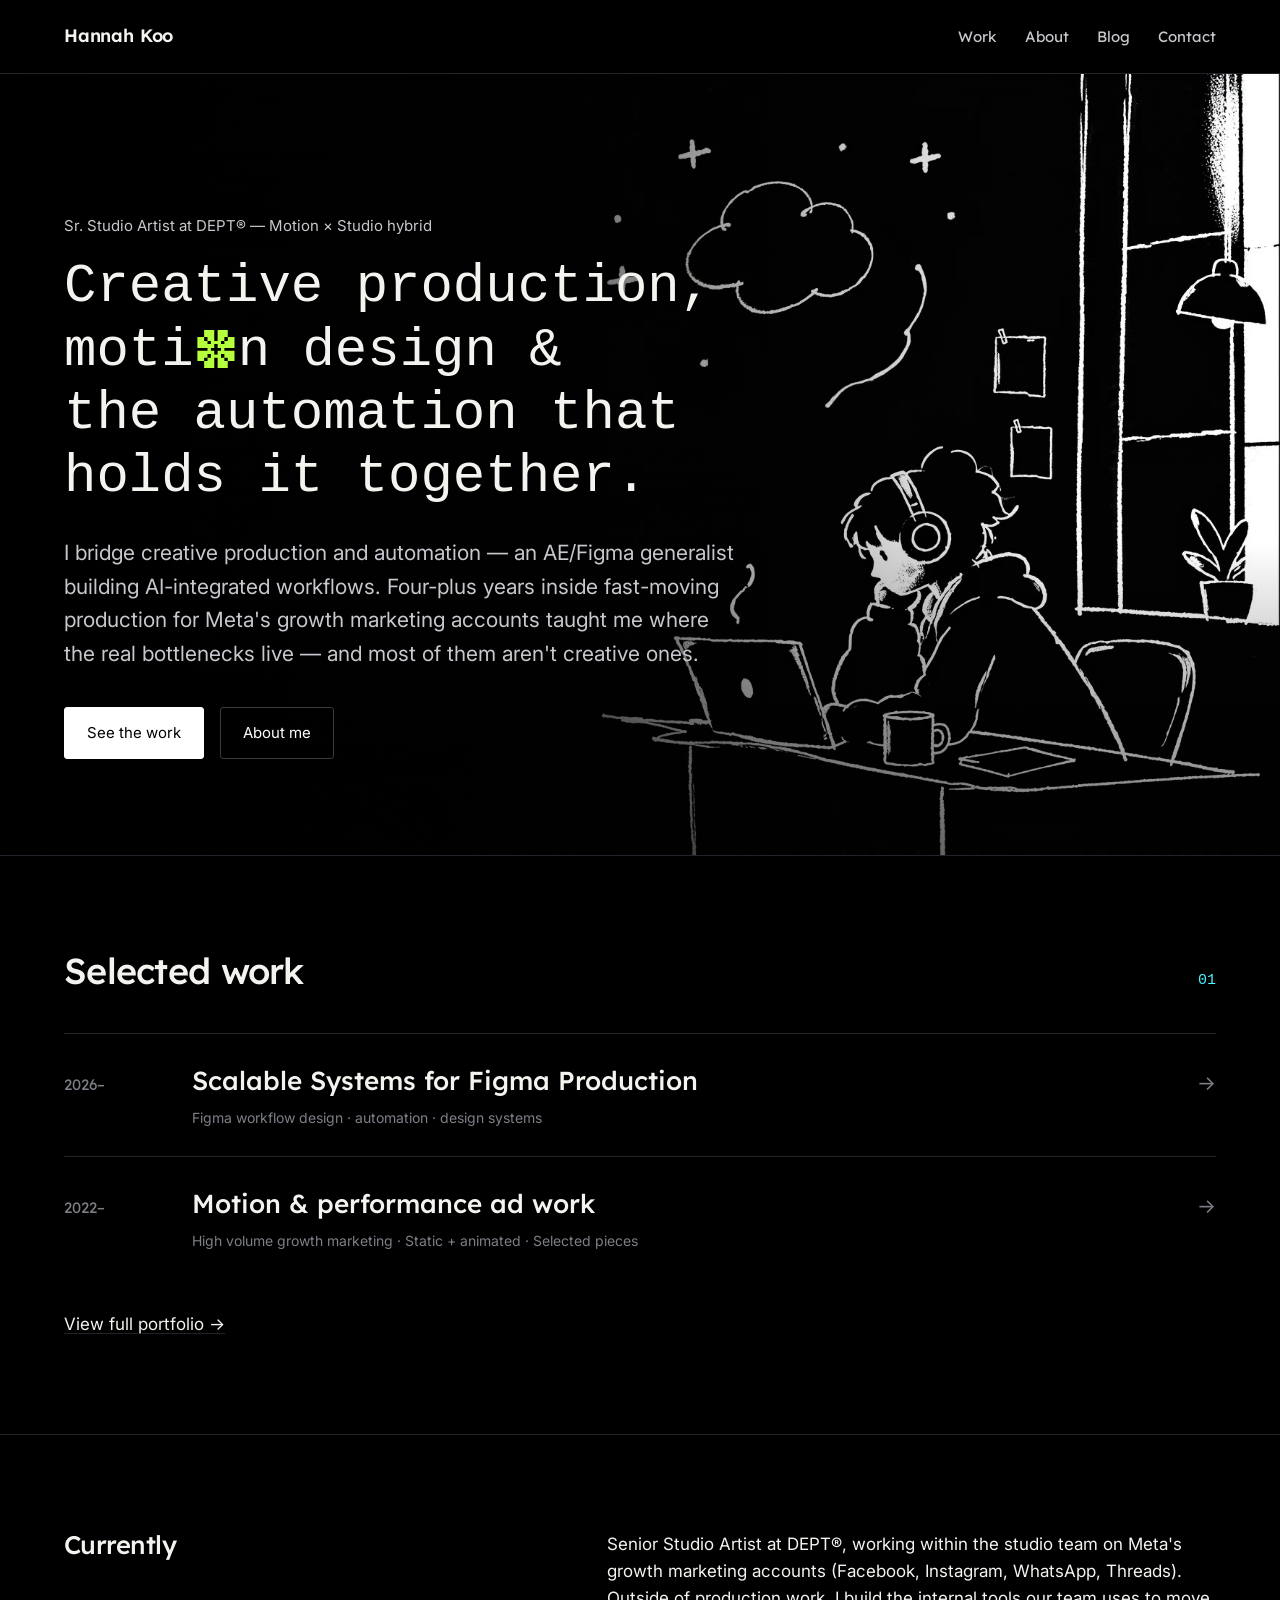
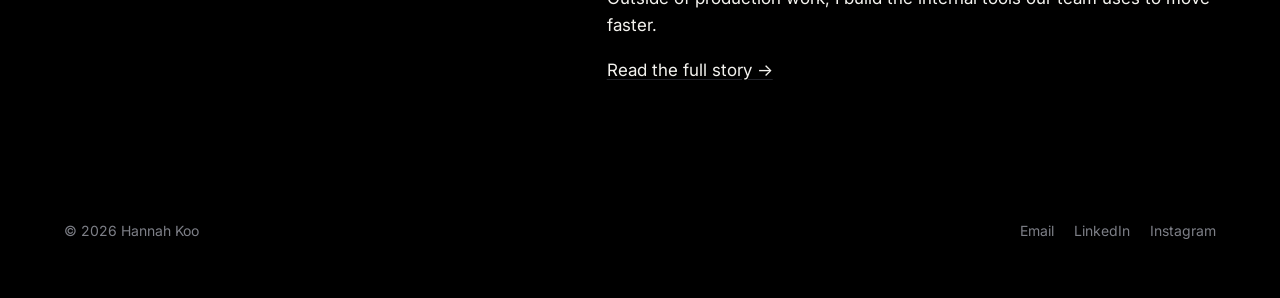
==== index.html @ 0ec835f3 "Update index.html" ====
<!DOCTYPE html>
<html lang="en" class="force-dark">
<head>
<meta charset="UTF-8">
<meta name="viewport" content="width=device-width, initial-scale=1.0">
<title>Hannah Koo — UX &amp; Motion Design</title>
<meta name="description" content="Hannah Koo is a UX and motion designer who builds the tools her team ends up depending on.">
<link rel="preconnect" href="https://fonts.googleapis.com">
<link rel="preconnect" href="https://fonts.gstatic.com" crossorigin>
<link href="https://fonts.googleapis.com/css2?family=Lexend+Deca:wght@500;600&family=Inter:wght@400;500;600&family=Geist+Pixel&family=Yarndings+12&display=swap" rel="stylesheet">
<link rel="stylesheet" href="css/style.css">
</head>
<body>

<nav class="site-nav">
  <a href="index.html" class="nav-mark">Hannah Koo</a>
  <button class="nav-toggle" aria-expanded="false">Menu</button>
  <ul class="nav-links">
    <li><a href="portfolio.html">Work</a></li>
    <li><a href="about.html">About</a></li>
    <li><a href="blog.html">Blog</a></li>
    <li><a href="contact.html">Contact</a></li>
  </ul>
</nav>

<header class="hero hero--video">
  <video class="hero-video" autoplay muted loop playsinline aria-hidden="true" poster="assets/hero-poster.jpg">
    <source src="assets/hero-bg.mp4" type="video/mp4">
  </video>
  <div class="hero-video-scrim"></div>
  <div class="hero-content">
    <div class="hero-eyebrow">Sr. Studio Artist at DEPT® — Motion × Studio hybrid</div>
    <h1 class="hero-headline">Creative production,<br>
      moti<span class="sym sym-2" aria-hidden="true">e</span>n design &<br>
      the automation that<br>
      holds it together.</h1>
    <p class="hero-lede">
      I bridge creative production and automation — an AE/Figma generalist
      building AI-integrated workflows. Four-plus years inside fast-moving
      production for Meta's growth marketing accounts taught me where the real
      bottlenecks live — and most of them aren't creative ones.
    </p>
    <div class="hero-actions">
      <a href="portfolio.html" class="btn btn-primary">See the work</a>
      <a href="about.html" class="btn btn-ghost">About me</a>
    </div>
  </div>
</header>

<section id="featured">
  <div class="section-head">
    <h2>Selected work</h2>
    <span class="section-num">01</span>
  </div>

  <a href="portfolio.html#fluent" class="work-row">
    <span class="work-year">2026–</span>
    <span>
      <span class="work-title">Scalable Systems for Figma Production</span>
      <div class="work-tags">Figma workflow design · automation · design systems</div>
    </span>
    <span class="work-arrow">→</span>
  </a>

  <a href="portfolio.html#motion" class="work-row">
    <span class="work-year">2022–</span>
    <span>
      <span class="work-title">Motion &amp; performance ad work</span>
      <div class="work-tags">High volume growth marketing · Static + animated · Selected pieces</div>
    </span>
    <span class="work-arrow">→</span>
  </a>

  <div style="margin-top: 32px;">
    <a href="portfolio.html" class="text-link">View full portfolio →</a>
  </div>
</section>

<section id="about-teaser">
  <div class="split">
    <h2>Currently</h2>
    <div>
      <p>
        Senior Studio Artist at DEPT®, working within the studio team on
        Meta's growth marketing accounts (Facebook, Instagram, WhatsApp,
        Threads). Outside of production work, I build the internal tools
        our team uses to move faster.
      </p>
      <a href="about.html" class="text-link">Read the full story →</a>
    </div>
  </div>
</section>

<footer class="site-footer">
  <span>© <span id="year"></span> Hannah Koo</span>
  <ul class="footer-links">
    <li><a href="mailto:koo.dsgn@gmail.com">Email</a></li>
    <li><a href="https://linkedin.com/in/hannahkoo" target="_blank" rel="noopener">LinkedIn</a></li>
    <li><a href="https://instagram.com/koo.dsgn" target="_blank" rel="noopener">Instagram</a></li>
  </ul>
</footer>

<script src="js/main.js"></script>
<script>document.getElementById('year').textContent = new Date().getFullYear();</script>
</body>
</html>
---- css/style.css ----
/* ============================================
   Design tokens
   ============================================ */
:root {
  --paper: #F1F0EC;
  --paper-raised: #E8E6DF;
  --ink: #16181D;
  --ink-soft: #4A4C54;
  --muted: #85878E;
  --line: #D3D1C8;
  --accent: #3452FF;
  --accent-soft: #E6EAFF;
  --accent-ink: #101636;

  --font-display: 'Lexend Deca', 'Helvetica Neue', Arial, sans-serif;
  --font-body: 'Inter', 'Helvetica Neue', Arial, sans-serif;

  --measure: 640px;
  --gutter: clamp(24px, 5vw, 72px);

  --ease: cubic-bezier(0.65, 0, 0.35, 1);
}

@media (prefers-color-scheme: dark) {
  :root {
    --paper: #16181D;
    --paper-raised: #1D1F26;
    --ink: #F1F0EC;
    --ink-soft: #C7C8CD;
    --muted: #7D7F87;
    --line: #33353D;
    --accent: #6E85FF;
    --accent-soft: #1C2140;
    --accent-ink: #E6EAFF;
  }
}

/* Force pure-black theme regardless of OS light/dark setting.
   Used on the home page so it blends with the chalk-sketch video. */
html.force-dark {
  --paper: #000000;
  --paper-raised: #0E0F12;
  --ink: #F4F3EF;
  --ink-soft: #C7C8CD;
  --muted: #7D7F87;
  --line: #22232A;
  --accent: #4DF3FF;        /* 시안 네온 액센트 (네비 밑줄/링크호버/선택 등) */
  --accent-soft: #0E2A2E;
  --accent-ink: #000000;
}

html.force-dark .btn-primary {
  background: #FFFFFF;
  color: #000000;
  border-color: #FFFFFF;
}
html.force-dark .btn-primary:hover {
  background: var(--accent);
  color: #000000;
  border-color: var(--accent);
}
html.force-dark .btn-ghost {
  color: #FFFFFF;
  border-color: #3A3B42;
}
html.force-dark .btn-ghost:hover {
  border-color: var(--accent);
  color: var(--accent);
}

/* Page titles echo the home headline's pixel font */
html.force-dark .hero h1 {
  font-family: 'Geist Pixel', 'Courier New', monospace;
  font-weight: 400;
  letter-spacing: 0;
  line-height: 1.16;
}

/* Section counters: pixel + neon, cyberdeck style */
html.force-dark .section-num {
  font-family: 'Geist Pixel', 'Courier New', monospace;
  color: var(--accent);
}

/* Small neon tint on the eyebrow labels for consistency */
html.force-dark .hero-eyebrow { color: var(--ink-soft); }

* { box-sizing: border-box; }

html {
  scroll-behavior: smooth;
}

@media (prefers-reduced-motion: reduce) {
  html { scroll-behavior: auto; }
  *, *::before, *::after {
    animation-duration: 0.01ms !important;
    animation-iteration-count: 1 !important;
    transition-duration: 0.01ms !important;
  }
}

body {
  margin: 0;
  background: var(--paper);
  color: var(--ink);
  font-family: var(--font-body);
  font-size: 17px;
  line-height: 1.6;
  -webkit-font-smoothing: antialiased;
  /* Cute Yarndings cursor. Swap the file for another symbol:
     cursor-smiley.png / cursor-diamond.png / cursor-flower.png
     (path is relative to THIS css file, hence ../assets/)
     To use it only on the black home page, change this line to:
       html.force-dark body { cursor: ... }  */
  cursor: url('../assets/cursor-smiley.png') 13 13, auto;
}

/* Keep the normal hand pointer on clickable things so they still feel clickable */
a, button, .btn, .nav-toggle, .work-row, .lock-close, summary {
  cursor: pointer;
}
/* Text field keeps the normal text caret */
.lock-form input { cursor: text; }

a {
  color: inherit;
}

img { max-width: 100%; display: block; }

::selection {
  background: var(--accent);
  color: var(--paper);
}

:focus-visible {
  outline: 2px solid var(--accent);
  outline-offset: 3px;
}

h1, h2, h3 {
  font-family: var(--font-display);
  font-weight: 500;
  line-height: 1.08;
  letter-spacing: -0.02em;
  margin: 0;
}

p { margin: 0 0 1em; max-width: var(--measure); }

.container {
  max-width: 1120px;
  margin: 0 auto;
  padding: 0 var(--gutter);
}

/* ============================================
   Nav
   ============================================ */
.site-nav {
  position: sticky;
  top: 0;
  z-index: 20;
  display: flex;
  align-items: center;
  justify-content: space-between;
  padding: 22px var(--gutter);
  background: color-mix(in srgb, var(--paper) 88%, transparent);
  backdrop-filter: blur(10px);
  border-bottom: 1px solid var(--line);
}

.nav-mark {
  font-family: var(--font-display);
  font-size: 18px;
  font-weight: 600;
  text-decoration: none;
  letter-spacing: -0.01em;
}

.nav-links {
  display: flex;
  gap: 28px;
  list-style: none;
  margin: 0;
  padding: 0;
}

.nav-links a {
  position: relative;
  text-decoration: none;
  font-family: var(--font-display);
  font-size: 15px;
  color: var(--ink-soft);
  padding-bottom: 4px;
}

.nav-links a::after {
  content: '';
  position: absolute;
  left: 0; right: 0; bottom: -1px;
  height: 2px;
  background: var(--accent);
  transform: scaleX(0);
  transform-origin: left;
  transition: transform 0.35s var(--ease);
}

.nav-links a:hover::after,
.nav-links a[aria-current="page"]::after {
  transform: scaleX(1);
}

.nav-links a[aria-current="page"] {
  color: var(--ink);
}

.nav-toggle {
  display: none;
  background: none;
  border: none;
  color: var(--ink);
  font-family: var(--font-body);
  font-size: 15px;
  cursor: pointer;
}

@media (max-width: 720px) {
  .nav-links {
    position: fixed;
    inset: 66px 0 0 0;
    flex-direction: column;
    gap: 0;
    background: var(--paper);
    padding: 8px var(--gutter) 24px;
    transform: translateY(-8px);
    opacity: 0;
    pointer-events: none;
    transition: opacity 0.25s var(--ease), transform 0.25s var(--ease);
  }
  .nav-links.is-open {
    opacity: 1;
    transform: translateY(0);
    pointer-events: auto;
  }
  .nav-links li {
    border-bottom: 1px solid var(--line);
  }
  .nav-links a {
    display: block;
    padding: 16px 0;
  }
  .nav-toggle { display: block; }
}

/* ============================================
   Hero
   ============================================ */
.hero {
  padding: clamp(64px, 12vw, 140px) var(--gutter) clamp(48px, 8vw, 96px);
  border-bottom: 1px solid var(--line);
}

.hero-eyebrow {
  font-size: 15px;
  color: var(--muted);
  margin-bottom: 18px;
}

/* ---- Video hero (home page only) ---- */
.hero--video {
  position: relative;
  overflow: hidden;
  min-height: min(88vh, 720px);
  display: flex;
  align-items: center;
  border-bottom: 1px solid var(--line);
  background: #000;
}

.hero-video {
  position: absolute;
  inset: 0;
  width: 100%;
  height: 100%;
  object-fit: cover;
  object-position: right center;
  z-index: 0;
}

/* Left-to-right scrim so the headline stays legible over the art,
   and the sketch on the right still reads through. */
.hero-video-scrim {
  position: absolute;
  inset: 0;
  z-index: 1;
  background:
    linear-gradient(90deg, #000 0%, rgba(0,0,0,0.78) 34%, rgba(0,0,0,0.25) 62%, rgba(0,0,0,0) 85%),
    linear-gradient(0deg, rgba(0,0,0,0.55) 0%, rgba(0,0,0,0) 40%);
}

.hero-content {
  position: relative;
  z-index: 2;
  width: 100%;
}

@media (max-width: 760px) {
  /* Stack on phones: video block on top, headline + text below it. */
  .hero--video {
    display: block;
    min-height: 0;
    padding: 0 0 clamp(36px, 9vw, 56px);  /* flush video; gap before next section */
  }
  .hero-video {
    position: relative;        /* back into normal flow, at the top */
    width: 100%;
    height: 50vh;              /* ~half the screen, not full height */
    object-fit: cover;         /* resize/crop to fill (keeps the old behavior) */
    object-position: right center;  /* right-aligned so the illustration stays */
  }
  .hero-video-scrim { display: none; }   /* no overlay when stacked */
  .hero-content {
    padding: 28px var(--gutter) 0;        /* headline sits below the video */
  }
  /* Let the headline use the full width on phones (overrides .hero h1's 16ch).
     Lower this if you want the lines to break sooner. */
  .hero h1.hero-headline { max-width: 100%; }
}

.avatar {
  width: 56px;
  height: 56px;
  border-radius: 50%;
  object-fit: cover;
  margin-bottom: 20px;
  border: 1px solid var(--line);
}

.avatar {
  width: 56px;
  height: 56px;
  border-radius: 50%;
  object-fit: cover;
  margin-bottom: 20px;
  border: 1px solid var(--line);
}

.hero h1 {
  font-size: clamp(20px, 6.4vw, 54px);
  max-width: 16ch;
}

/* Home-page pixel headline with inline Yarndings symbols */
.hero-headline {
  font-family: 'Geist Pixel', 'Courier New', monospace;
  font-weight: 400;
  font-size: 40px;          /* ← 데스크탑 크기 (이 숫자만 바꾸면 됨) */
  line-height: 1.14;
  letter-spacing: 0;
  max-width: none;
}

.hero-headline .sym {
  font-family: 'Yarndings 12', sans-serif;
  font-weight: 400;
  line-height: 1;
  /* nudge so the symbol sits optically on the text baseline */
  display: inline-block;
  transform: translateY(0.06em);
}

.hero-headline .sym-1 { color: #4DF3FF; } /* 형광 하늘색 */
.hero-headline .sym-2 { color: #B6FF3C; } /* 형광 연두 */
.hero-headline .sym-3 { color: #FDFF3A; } /* 형광 노랑 */

/* Standalone smiley (contact "Let's talk.") */
.sym-smiley {
  font-family: 'Yarndings 12', sans-serif;
  font-weight: 400;
  color: #FDFF3A;
  display: inline-block;
  margin-left: 0.12em;
}

/* On wider screens, keep the exact 4-line layout (the <br> breaks only,
   no soft-wrapping). On phones it reflows naturally. */
@media (min-width: 760px) {
  .hero-headline { white-space: nowrap; }
}

/* Mobile headline size — change this one number for phones */
@media (max-width: 760px) {
  .hero-headline { font-size: 28px; }
}

.hero-lede {
  margin-top: 28px;
  font-size: clamp(18px, 2vw, 21px);
  color: var(--ink-soft);
  max-width: 52ch;
}

/* ---- Marquee band (about page title) ---- */
.marquee {
  display: block;
  width: 100%;
  max-width: 52ch;            /* matches the body text width below */
  overflow: hidden;
  background: transparent;    /* 투명 띠 (페이지 블랙이 비침) */
  color: #fff;               /* 흰 글씨 */
  border-radius: 7px;
  /* 1st value = 밴드 위 간격, 3rd value = 밴드↔본문 간격 (이 숫자만 바꾸면 됨) */
  margin: 4px 0 32px;
  padding: 0;
  letter-spacing: 0;
}

/* Gap below the band is controlled solely by .marquee's margin-bottom above */
.marquee + .hero-lede { margin-top: 0; }

.marquee-track {
  display: inline-flex;
  white-space: nowrap;
  animation: marquee-scroll 13s linear infinite;
  will-change: transform;
}

.marquee:hover .marquee-track { animation-play-state: paused; }

.marquee-item {
  font-family: 'Geist Pixel', 'Courier New', monospace;  /* 헤딩(픽셀) 폰트 */
  font-weight: 400;
  font-size: clamp(35px, 3.2vw, 30px);
  line-height: 1;
  padding: 12px 0;
  display: inline-flex;
  align-items: center;
  gap: 12px;
  padding-right: 24px;        /* spacing between repeats */
}

.marquee-item .yd {
  font-family: 'Yarndings 12', sans-serif;
  font-weight: 400;
  transform: translateY(0.04em);
}

@keyframes marquee-scroll {
  to { transform: translateX(-50%); }
}

@media (prefers-reduced-motion: reduce) {
  .marquee-track { animation: none; }
}

.hero-actions {
  margin-top: 36px;
  display: flex;
  gap: 16px;
  flex-wrap: wrap;
}

/* ============================================
   Buttons / links
   ============================================ */
.btn {
  display: inline-flex;
  align-items: center;
  gap: 8px;
  padding: 13px 22px;
  border-radius: 3px;
  font-size: 15px;
  text-decoration: none;
  border: 1px solid var(--ink);
  transition: background 0.2s var(--ease), color 0.2s var(--ease), border-color 0.2s var(--ease);
}

.btn-primary {
  background: var(--ink);
  color: var(--paper);
}
.btn-primary:hover {
  background: var(--accent);
  border-color: var(--accent);
}

.btn-ghost {
  background: transparent;
  color: var(--ink);
  border-color: var(--line);
}
.btn-ghost:hover {
  border-color: var(--ink);
}

.text-link {
  color: var(--ink);
  text-decoration: underline;
  text-decoration-color: var(--line);
  text-underline-offset: 3px;
  transition: text-decoration-color 0.2s var(--ease);
}
.text-link:hover {
  text-decoration-color: var(--accent);
}

/* ============================================
   Sections
   ============================================ */
section {
  padding: clamp(56px, 9vw, 96px) var(--gutter);
  border-bottom: 1px solid var(--line);
}

section:last-of-type { border-bottom: none; }

.section-head {
  display: flex;
  justify-content: space-between;
  align-items: baseline;
  gap: 24px;
  margin-bottom: 40px;
  flex-wrap: wrap;
}

.section-head h2 {
  font-size: clamp(26px, 3.2vw, 36px);
}

.section-num {
  font-family: var(--font-display);
  font-variant-numeric: tabular-nums;
  color: var(--muted);
  font-size: 15px;
}

/* ============================================
   Work list (asymmetric rows, not cards)
   ============================================ */
.work-row {
  display: grid;
  grid-template-columns: 100px 1fr auto;
  gap: 28px;
  align-items: baseline;
  padding: 26px 0;
  border-top: 1px solid var(--line);
  text-decoration: none;
  color: inherit;
  transition: padding-left 0.25s var(--ease);
}

.work-row:hover { padding-left: 8px; }

.work-row:last-child { border-bottom: 1px solid var(--line); }

.work-year {
  font-family: var(--font-display);
  font-variant-numeric: tabular-nums;
  color: var(--muted);
  font-size: 15px;
}

.work-title {
  font-family: var(--font-display);
  font-size: clamp(20px, 2.4vw, 26px);
  font-weight: 500;
}

.work-tags {
  font-size: 14px;
  color: var(--muted);
  margin-top: 6px;
}

.work-arrow {
  color: var(--muted);
  font-size: 20px;
  transition: transform 0.25s var(--ease), color 0.25s var(--ease);
}

.work-row:hover .work-arrow {
  transform: translateX(4px);
  color: var(--accent);
}

/* ============================================
   Two-col layout (about page)
   ============================================ */
.split {
  display: grid;
  grid-template-columns: 1.1fr 1.4fr;
  gap: var(--gutter);
}

@media (max-width: 800px) {
  .split { grid-template-columns: 1fr; }
}

.timeline-item {
  display: grid;
  grid-template-columns: 96px 1fr;
  gap: 20px;
  padding: 20px 0;
  border-top: 1px solid var(--line);
}
.timeline-item:last-child { border-bottom: 1px solid var(--line); }

.timeline-date {
  font-family: var(--font-display);
  font-variant-numeric: tabular-nums;
  font-size: 14px;
  color: var(--muted);
}

.timeline-role {
  font-weight: 600;
  margin-bottom: 4px;
}

.skill-list {
  display: flex;
  flex-wrap: wrap;
  gap: 8px;
  padding: 0;
  margin: 8px 0 0;
  list-style: none;
}

.skill-list li {
  font-size: 14px;
  padding: 6px 12px;
  border: 1px solid var(--line);
  border-radius: 3px;
  color: var(--ink-soft);
}

/* ============================================
   Contact
   ============================================ */
.contact-grid {
  display: grid;
  grid-template-columns: repeat(auto-fit, minmax(220px, 1fr));
  gap: 32px;
  margin-top: 12px;
}

.contact-item dt {
  font-size: 14px;
  color: var(--muted);
  margin-bottom: 6px;
}
.contact-item dd {
  margin: 0;
  font-family: var(--font-display);
  font-size: 20px;
}

/* ============================================
   Blog list
   ============================================ */
.post-row {
  padding: 24px 0;
  border-top: 1px solid var(--line);
  text-decoration: none;
  color: inherit;
  display: block;
}
.post-row:last-child { border-bottom: 1px solid var(--line); }

.post-date {
  font-size: 14px;
  color: var(--muted);
  margin-bottom: 6px;
}

.post-title {
  font-family: var(--font-display);
  font-size: clamp(19px, 2.2vw, 23px);
}

.post-excerpt {
  color: var(--ink-soft);
  margin-top: 8px;
  font-size: 15px;
}

/* Blog list card with a looping video thumbnail */
.post-row--media {
  display: grid;
  grid-template-columns: 280px 1fr;
  gap: 28px;
  align-items: center;
}
.post-thumb {
  overflow: hidden;
  border-radius: 7px;
  aspect-ratio: 16 / 9;
  background: var(--paper-raised);
}
.post-thumb video,
.post-thumb img {
  width: 100%;
  height: 100%;
  object-fit: cover;
  display: block;
  transition: transform 0.4s var(--ease);
}
.post-row--media:hover .post-thumb video,
.post-row--media:hover .post-thumb img { transform: scale(1.04); }

@media (max-width: 640px) {
  .post-row--media {
    grid-template-columns: 1fr;
    gap: 14px;
  }
}

/* ---- Blog post (article page) ---- */
.post-dek {
  font-style: italic;
  color: var(--muted);
  font-size: clamp(16px, 2vw, 19px);
  margin-top: 14px;
  max-width: var(--measure);
}

/* Blog post hero: the GITS clip behind the title as an eye-catcher */
.hero--post {
  min-height: clamp(300px, 48vh, 440px);
  padding-top: 0;
  padding-bottom: 0;
}
.hero--post .hero-video { object-position: center; }
.hero--post .hero-video-scrim {
  background: linear-gradient(0deg, rgba(0,0,0,0.92) 0%, rgba(0,0,0,0.55) 55%, rgba(0,0,0,0.5) 100%);
}
.hero--post .post-dek { color: #DADBDF; }

@media (max-width: 760px) {
  /* Shorter video banner on phones; title stacks below it */
  .hero--post { min-height: 0; }
  .hero--post .hero-video { height: 34vh; object-position: center; }
}

.post-lead {
  margin: 0 0 clamp(28px, 5vw, 44px);
  padding: 0 var(--gutter);
}
.post-lead video,
.post-lead img {
  width: 100%;
  max-width: 820px;
  border-radius: 8px;
  display: block;
  border: 1px solid var(--line);
}

/* Figures inside the article body */
.post-article figure {
  margin: clamp(22px, 4vw, 34px) 0;
}
.post-article > figure { max-width: 820px; }
.post-article figure img,
.post-article figure video {
  width: 100%;
  border-radius: 8px;
  border: 1px solid var(--line);
  display: block;
}
.post-article > figure.post-figure--portrait { max-width: 300px; }
.post-article figcaption {
  color: var(--muted);
  font-size: 13px;
  margin-top: 8px;
}

/* Portfolio highlight reel (e.g. FLUENT) */
.reel {
  margin: 0 0 clamp(32px, 5vw, 48px);
  max-width: 960px;
}
.reel video {
  width: 100%;
  border-radius: 8px;
  border: 1px solid var(--line);
  display: block;
}
.reel figcaption,
.media-wide figcaption {
  margin-top: 12px;
  font-size: 14px;
  color: var(--muted);
  font-family: var(--font-display);
}

/* ============================================
   Case study (portfolio #fluent)
   ============================================ */
.case-dek {
  max-width: 760px;
  font-size: clamp(18px, 2.2vw, 22px);
  line-height: 1.45;
  color: var(--ink);
  margin: clamp(20px, 3vw, 28px) 0 10px;
}
.case > .mono-note { margin: 0 0 clamp(28px, 4vw, 40px); }

.case-block {
  margin: 0 0 clamp(46px, 7vw, 74px);
}
.case-block h3 {
  font-size: clamp(22px, 3vw, 30px);
  line-height: 1.2;
  letter-spacing: -0.01em;
  color: var(--ink);
  margin: 0 0 0.6em;
  max-width: 24ch;
}
.case-block > p {
  max-width: 680px;
  font-size: 17px;
  line-height: 1.65;
  color: var(--ink-soft);
  margin: 0 0 1em;
}

/* Impact stat row */
.stat-row {
  list-style: none;
  padding: 0;
  margin: 0 0 clamp(40px, 6vw, 64px);
  display: grid;
  grid-template-columns: repeat(3, 1fr);
  gap: 1px;
  background: var(--line);
  border: 1px solid var(--line);
  border-radius: 10px;
  overflow: hidden;
}
.stat-row li {
  background: var(--paper-raised);
  padding: 28px 24px 26px;
  display: flex;
  flex-direction: column;
  gap: 10px;
}
.stat-num {
  font-family: 'Inter Tight', 'Inter', sans-serif;
  font-weight: 800;
  font-size: clamp(38px, 5.5vw, 56px);
  line-height: 1;
  letter-spacing: -0.02em;
  color: var(--accent);
}
.stat-label {
  font-size: 14px;
  line-height: 1.5;
  color: var(--ink-soft);
}

/* Before / after bars */
.ba {
  max-width: 680px;
  margin: 0 0 1.4em;
  display: flex;
  flex-direction: column;
  gap: 14px;
}
.ba-item {
  display: grid;
  grid-template-columns: 64px 1fr 72px;
  align-items: center;
  gap: 14px;
}
.ba-tag {
  font-family: var(--font-display);
  font-size: 12px;
  letter-spacing: 0.08em;
  text-transform: uppercase;
  color: var(--muted);
}
.ba-bar {
  height: 14px;
  background: var(--paper-raised);
  border: 1px solid var(--line);
  border-radius: 7px;
  overflow: hidden;
}
.ba-fill {
  display: block;
  height: 100%;
  border-radius: 7px;
}
.ba-fill--before { width: 100%; background: var(--muted); }
.ba-fill--after  { width: 8%;   background: var(--accent); }
.ba-val {
  font-family: 'Inter Tight', 'Inter', sans-serif;
  font-weight: 700;
  font-size: 15px;
  color: var(--ink);
  text-align: right;
}

/* Module cards */
.modules {
  list-style: none;
  padding: 0;
  margin: 24px 0 1.4em;
  display: grid;
  grid-template-columns: repeat(2, 1fr);
  gap: 1px;
  background: var(--line);
  border: 1px solid var(--line);
  border-radius: 10px;
  overflow: hidden;
}
.modules li {
  background: var(--paper-raised);
  padding: 24px 22px 22px;
}
.mod-num {
  font-family: 'Geist Pixel', 'Courier New', monospace;
  font-size: 13px;
  color: var(--accent);
}
.modules h4 {
  font-size: 17px;
  color: var(--ink);
  margin: 8px 0 4px;
  letter-spacing: -0.01em;
}
.mod-type {
  font-family: var(--font-display);
  font-size: 12px;
  letter-spacing: 0.02em;
  color: var(--accent);
  margin: 0 0 8px !important;
}
.modules p {
  font-size: 14px;
  line-height: 1.55;
  color: var(--ink-soft);
  margin: 0;
  max-width: none;
}

/* Why-it-compounds list */
.why {
  list-style: none;
  padding: 0;
  margin: 0;
  max-width: 680px;
  display: flex;
  flex-direction: column;
  gap: 16px;
}
.why li {
  font-size: 16px;
  line-height: 1.6;
  color: var(--ink-soft);
  padding-left: 18px;
  border-left: 2px solid var(--accent);
}
.why strong { color: var(--ink); font-weight: 600; }

@media (max-width: 680px) {
  .stat-row { grid-template-columns: 1fr; }
  .modules { grid-template-columns: 1fr; }
  .ba-item { grid-template-columns: 52px 1fr 64px; gap: 10px; }
}

/* Teaser (portfolio.html) — 20% smaller reel + more button */
.reel--sm { max-width: 768px; }
.reel-link { display: block; cursor: pointer; line-height: 0; }
.reel-link video { transition: opacity 0.2s ease; }
.reel-link:hover video { opacity: 0.88; }
.case-more {
  display: inline-flex;
  align-items: center;
  margin-top: 24px;
}
.case--teaser { margin-bottom: 0; padding-bottom: clamp(32px, 5vw, 56px); }
#motion { padding-top: clamp(32px, 5vw, 56px); }

/* Full case page: back link + headline/about header */
.back-link {
  color: var(--muted);
  text-decoration: none;
  font-family: var(--font-display);
}
.back-link:hover { color: var(--accent); }

.case-header {
  display: grid;
  grid-template-columns: 1fr 1fr;
  gap: clamp(28px, 5vw, 64px);
  align-items: start;
  margin: clamp(32px, 5vw, 56px) 0 clamp(44px, 7vw, 72px);
  padding-top: clamp(28px, 4vw, 44px);
  border-top: 1px solid var(--line);
}
.case-headline {
  font-family: 'Inter Tight', 'Inter', sans-serif;
  font-weight: 800;
  font-size: clamp(40px, 7vw, 76px);
  line-height: 1.0;
  letter-spacing: -0.03em;
  text-transform: uppercase;
  color: var(--ink);
  margin: 0;
}
.about-system h3 {
  font-size: 15px;
  font-family: var(--font-display);
  letter-spacing: 0.06em;
  text-transform: uppercase;
  color: var(--accent);
  margin: 0 0 14px;
}
.about-system p {
  font-size: 16px;
  line-height: 1.65;
  color: var(--ink-soft);
  margin: 0 0 1em;
  max-width: none;
}
@media (max-width: 760px) {
  .case-header { grid-template-columns: 1fr; }
}

/* Motion — platform tiles */
.platform-grid {
  display: grid;
  grid-template-columns: repeat(4, 1fr);
  gap: 20px;
}
.platform-tile {
  position: relative;
  aspect-ratio: 9 / 16;
  border: 1px solid var(--line);
  border-radius: 12px;
  overflow: hidden;
  display: block;
  background: #000;
  transition: transform 0.2s ease, border-color 0.2s ease;
}
.platform-tile:hover {
  transform: translateY(-3px);
  border-color: var(--accent);
}
.tile-video {
  position: absolute;
  inset: 0;
  width: 100%;
  height: 100%;
  object-fit: cover;
  display: block;
}
.tile-overlay {
  position: absolute;
  inset: 0;
  background: rgba(0, 0, 0, 0.85);
  transition: background 0.3s ease;
}
.platform-tile:hover .tile-overlay {
  background: rgba(0, 0, 0, 0.5);
}
.tile-logo {
  position: absolute;
  top: 50%;
  left: 50%;
  transform: translate(-50%, -50%);
  width: 29%;
  height: auto;
  display: block;
}
.platform-tile--etc .tile-logo {
  width: 48%;
}
@media (max-width: 720px) {
  .platform-grid { grid-template-columns: repeat(2, 1fr); gap: 16px; }
}

/* ============================================
   Platform case pages (work-fb / ig / wa / etc)
   ============================================ */
.pcase-head {
  padding: clamp(48px, 9vw, 104px) var(--gutter) 0;
}
.pcase-head-inner {
  display: grid;
  grid-template-columns: 1.1fr 0.9fr;
  gap: clamp(32px, 6vw, 80px);
  align-items: start;
}
.pcase-kicker {
  font-family: var(--font-display);
  font-size: 13px;
  letter-spacing: 0.16em;
  text-transform: uppercase;
  color: var(--muted);
  margin-bottom: 18px;
}
.pcase-title {
  font-family: 'Inter Tight', 'Inter', sans-serif;
  font-weight: 800;
  font-size: clamp(40px, 7.5vw, 88px);
  line-height: 0.95;
  letter-spacing: -0.035em;
  color: var(--ink);
  margin: 0;
}
.pcase-subtitle {
  font-family: 'Inter Tight', 'Inter', sans-serif;
  font-weight: 800;
  font-size: clamp(26px, 4.6vw, 52px);
  line-height: 1.0;
  letter-spacing: -0.02em;
  color: var(--ink);
  margin: 6px 0 0;
}
.pcase-intro {
  font-size: 16px;
  line-height: 1.7;
  color: var(--ink-soft);
  margin: 0;
  padding-top: 10px;
}
@media (max-width: 768px) {
  .pcase-head-inner { grid-template-columns: 1fr; gap: 24px; }
  .pcase-intro { padding-top: 0; }
}
section.pcase { border-bottom: none; }
.media-wide {
  margin: 0;
}
.hero-wrap { position: relative; }
.hero-sound {
  position: absolute;
  bottom: 16px;
  right: 16px;
  width: 44px;
  height: 44px;
  border-radius: 50%;
  background: rgba(0, 0, 0, 0.5);
  border: 1px solid rgba(255, 255, 255, 0.25);
  color: #fff;
  font-size: 16px;
  line-height: 1;
  cursor: pointer;
  display: flex;
  align-items: center;
  justify-content: center;
  backdrop-filter: blur(4px);
  transition: background 0.15s ease;
}
.hero-sound:hover { background: rgba(0, 0, 0, 0.72); }
.media-wide video,
.media-wide img {
  width: 100%;
  aspect-ratio: 16 / 9;
  object-fit: cover;
  display: block;
  border: 1px solid var(--line);
  border-radius: 10px;
  background: var(--paper-raised);
}
.section-label {
  font-family: 'Inter Tight', 'Inter', sans-serif;
  font-weight: 800;
  font-size: clamp(40px, 7.5vw, 88px);
  letter-spacing: -0.03em;
  line-height: 0.95;
  text-transform: uppercase;
  color: var(--ink);
  margin: clamp(48px, 8vw, 92px) 0 clamp(22px, 3vw, 30px);
}
.motion-grid {
  display: grid;
  grid-template-columns: repeat(3, 1fr);
  gap: 20px;
  margin: 0;
}
.motion-grid video,
.motion-grid img {
  width: 100%;
  aspect-ratio: 9 / 16;
  object-fit: cover;
  display: block;
  border: 1px solid var(--line);
  border-radius: 10px;
  background: var(--paper-raised);
}
@media (max-width: 720px) {
  .motion-grid { grid-template-columns: 1fr; max-width: 420px; }
}

/* Prev / next page nav */
.page-nav {
  display: flex;
  justify-content: space-between;
  align-items: center;
  gap: 20px;
  padding: clamp(28px, 4vw, 44px) var(--gutter);
  border-top: 1px solid var(--line);
  margin-top: clamp(40px, 7vw, 80px);
}
.page-nav a {
  font-family: 'Inter Tight', 'Inter', sans-serif;
  font-weight: 700;
  font-size: clamp(16px, 2.2vw, 22px);
  letter-spacing: -0.01em;
  color: var(--muted);
  text-decoration: none;
  transition: color 0.15s ease;
}
.page-nav a:hover { color: var(--accent); }

.post-article {
  padding: 0 var(--gutter) clamp(56px, 9vw, 96px);
}
.post-article > * { max-width: var(--measure); }
.post-article p {
  font-size: 18px;
  line-height: 1.7;
  color: var(--ink-soft);
  margin: 0 0 1.3em;
}
.post-article h2 {
  font-size: clamp(21px, 2.6vw, 26px);
  color: var(--ink);
  margin: 1.9em 0 0.7em;
  letter-spacing: -0.01em;
}

/* ============================================
   Footer
   ============================================ */
.site-footer {
  padding: 40px var(--gutter) 56px;
  display: flex;
  justify-content: space-between;
  align-items: center;
  gap: 16px;
  flex-wrap: wrap;
  color: var(--muted);
  font-size: 14px;
}

.footer-links {
  display: flex;
  gap: 20px;
  list-style: none;
  padding: 0;
  margin: 0;
}
.footer-links a {
  color: var(--muted);
  text-decoration: none;
}
.footer-links a:hover { color: var(--ink); }

/* ============================================
   Utilities
   ============================================ */
.mono-note {
  font-family: var(--font-display);
  font-size: 13px;
  color: var(--muted);
}

/* ============================================
   Password lock (portfolio.html)
   ============================================ */
body.has-lock:not(.is-unlocked) {
  overflow: hidden;
}

.lock-screen {
  display: none;
  position: fixed;
  inset: 0;
  z-index: 100;
  align-items: center;
  justify-content: center;
  padding: var(--gutter);
  background: var(--paper);
}

body.has-lock:not(.is-unlocked) .lock-screen {
  display: flex;
}

.lock-box {
  max-width: 360px;
  width: 100%;
  text-align: left;
  position: relative;
  padding-top: 40px;
}

.lock-close {
  position: absolute;
  top: 0;
  right: 0;
  width: 32px;
  height: 32px;
  display: flex;
  align-items: center;
  justify-content: center;
  border: none;
  background: none;
  color: var(--muted);
  font-size: 20px;
  line-height: 1;
  cursor: pointer;
  border-radius: 50%;
  transition: background 0.2s var(--ease), color 0.2s var(--ease);
}

.lock-close:hover {
  background: var(--paper-raised);
  color: var(--ink);
}

.lock-box h1 {
  font-size: 28px;
  margin-bottom: 12px;
}

.lock-box p {
  color: var(--ink-soft);
  font-size: 15px;
  margin-bottom: 24px;
}

.lock-form {
  display: flex;
  gap: 10px;
}

.lock-form input {
  flex: 1;
  padding: 12px 14px;
  border: 1px solid var(--line);
  border-radius: 3px;
  background: var(--paper);
  color: var(--ink);
  font-family: var(--font-body);
  font-size: 15px;
}

.lock-form input:focus {
  outline: 2px solid var(--accent);
  outline-offset: 2px;
}

.lock-error {
  margin-top: 12px;
  font-size: 14px;
  color: #C0392B;
  min-height: 1.4em;
}
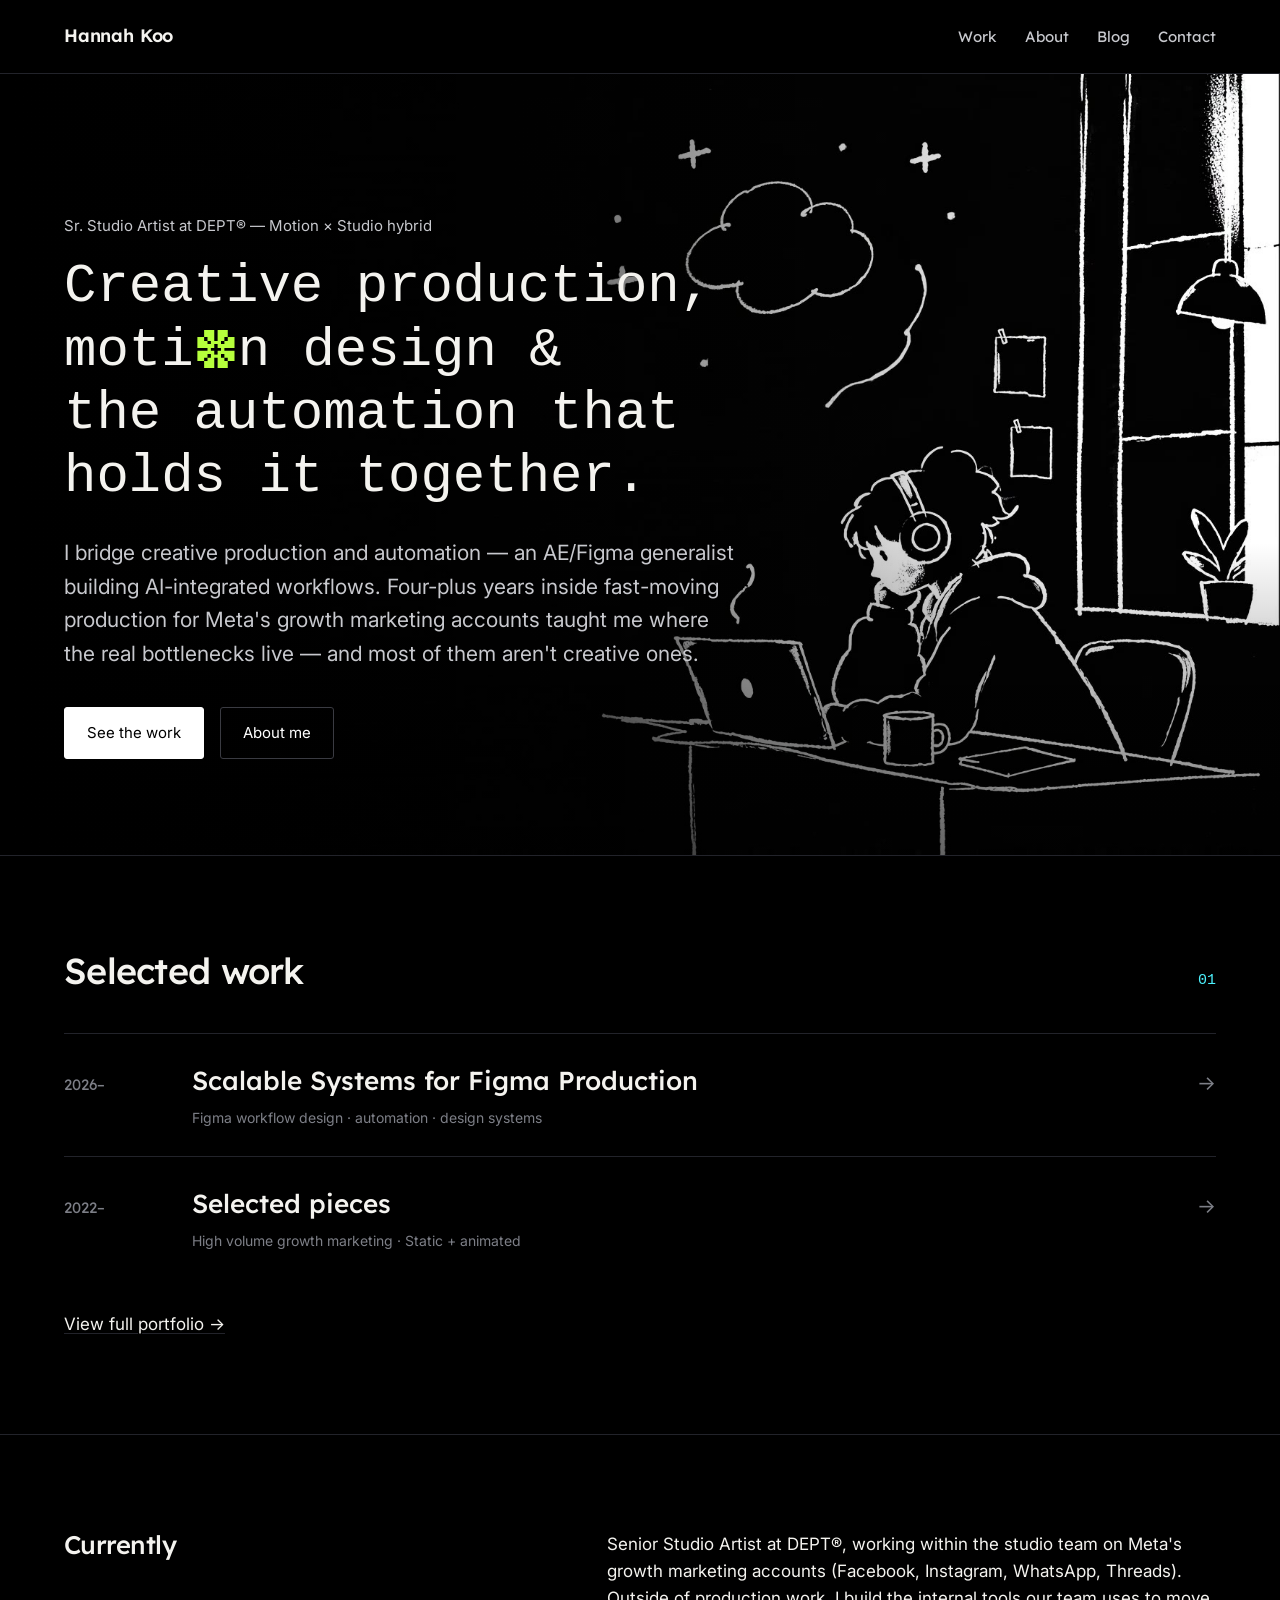
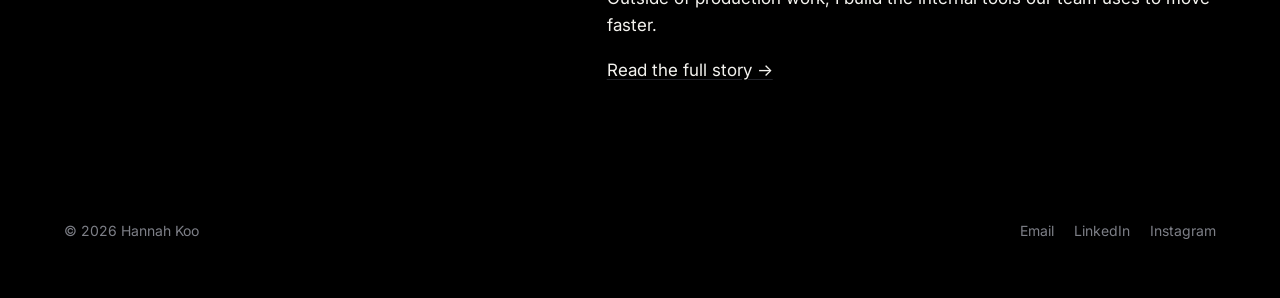
==== commit 5017753e: "Update index.html" ====
--- a/index.html
+++ b/index.html
@@ -65,8 +65,8 @@
   <a href="portfolio.html#motion" class="work-row">
     <span class="work-year">2022–</span>
     <span>
-      <span class="work-title">Motion &amp; performance ad work</span>
-      <div class="work-tags">High volume growth marketing · Static + animated · Selected pieces</div>
+      <span class="work-title">Selected pieces</span>
+      <div class="work-tags">High volume growth marketing · Static + animated</div>
     </span>
     <span class="work-arrow">→</span>
   </a>
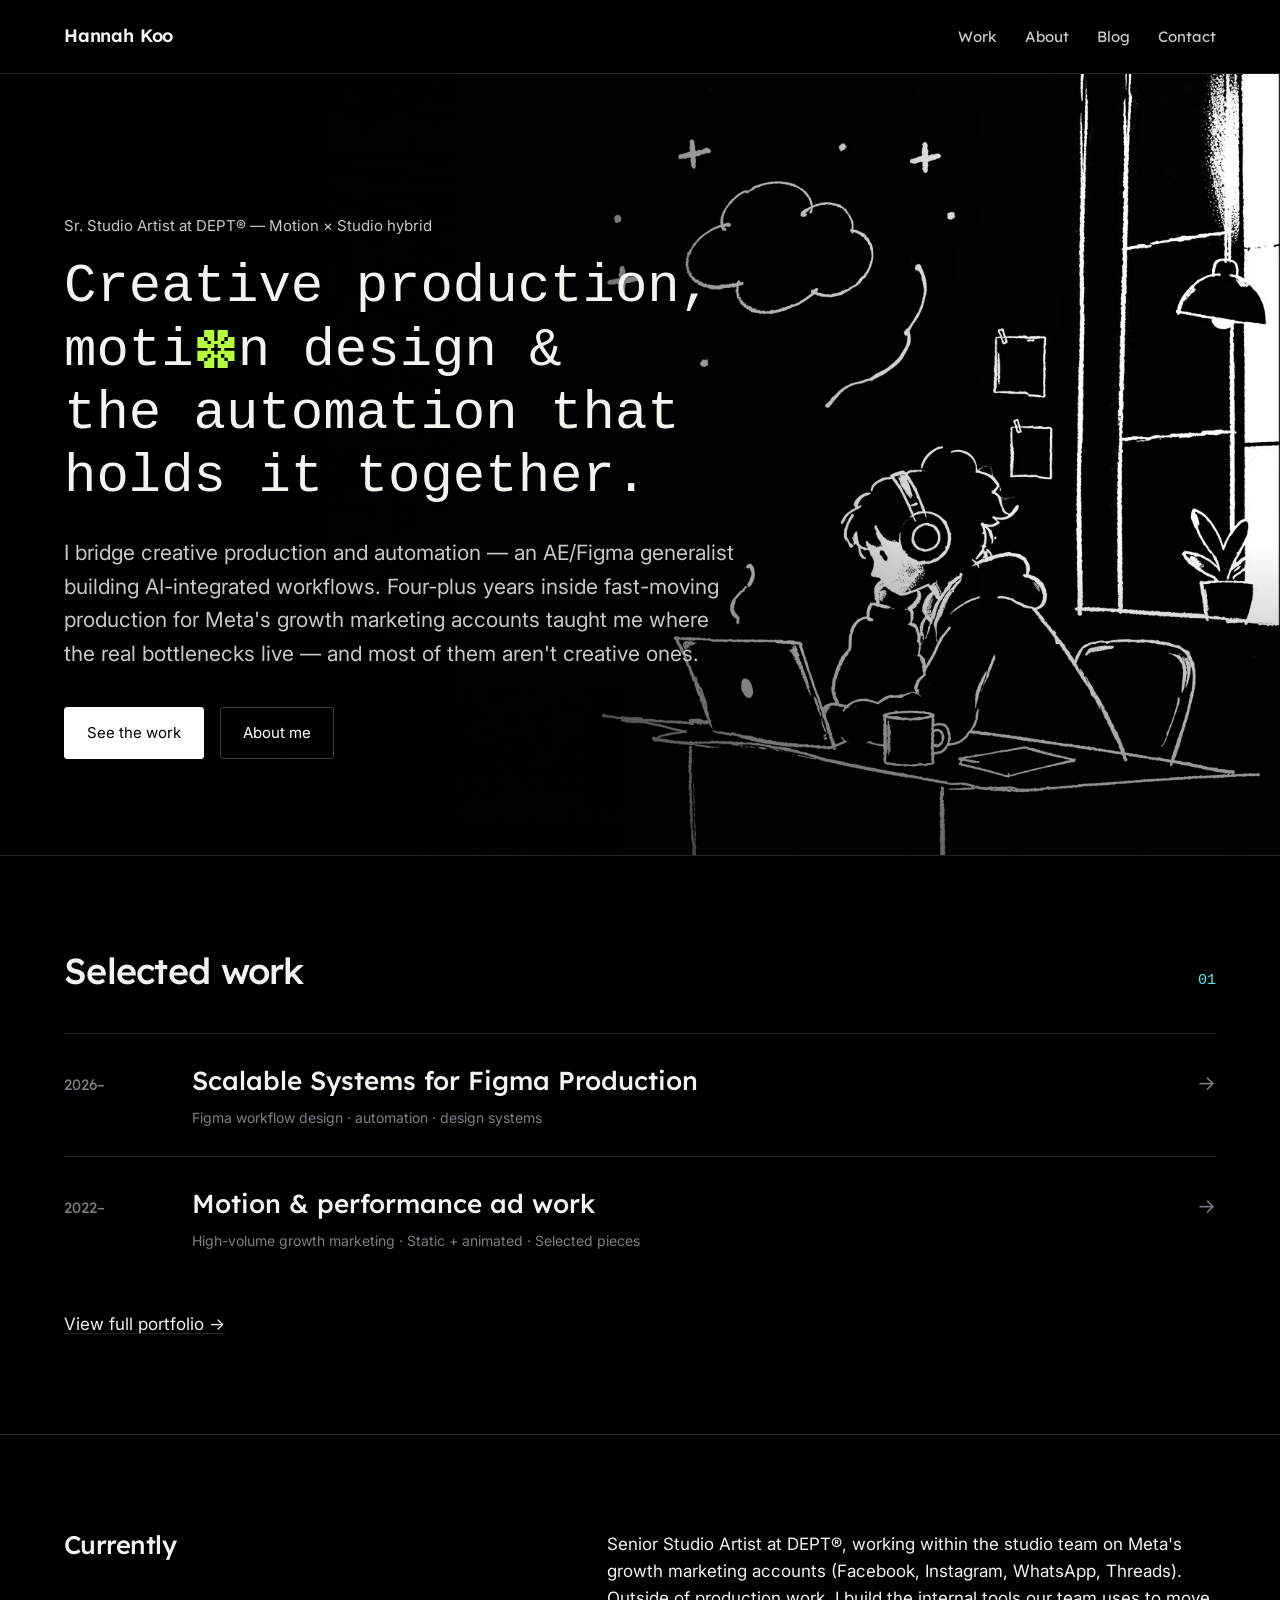
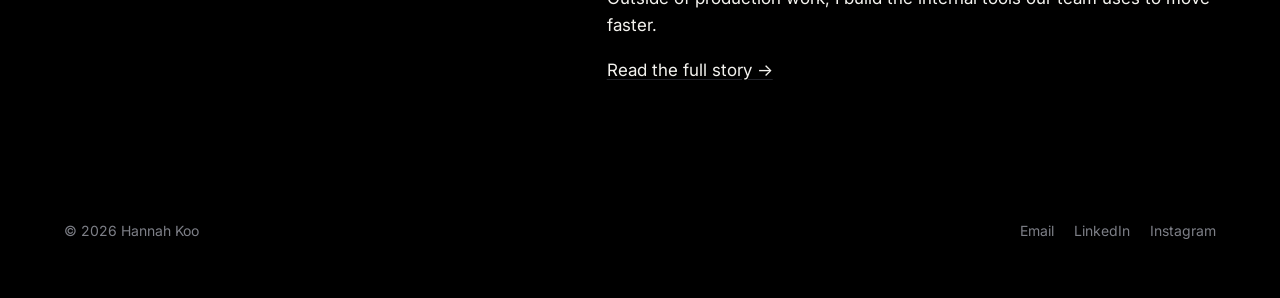
==== commit 11756052: "Update index.html" ====
--- a/index.html
+++ b/index.html
@@ -65,8 +65,8 @@
   <a href="portfolio.html#motion" class="work-row">
     <span class="work-year">2022–</span>
     <span>
-      <span class="work-title">Selected pieces</span>
-      <div class="work-tags">High volume growth marketing · Static + animated</div>
+    <span class="work-title">Motion &amp; performance ad work</span>
+    <div class="work-tags">High-volume growth marketing · Static + animated · Selected pieces</div>
     </span>
     <span class="work-arrow">→</span>
   </a>
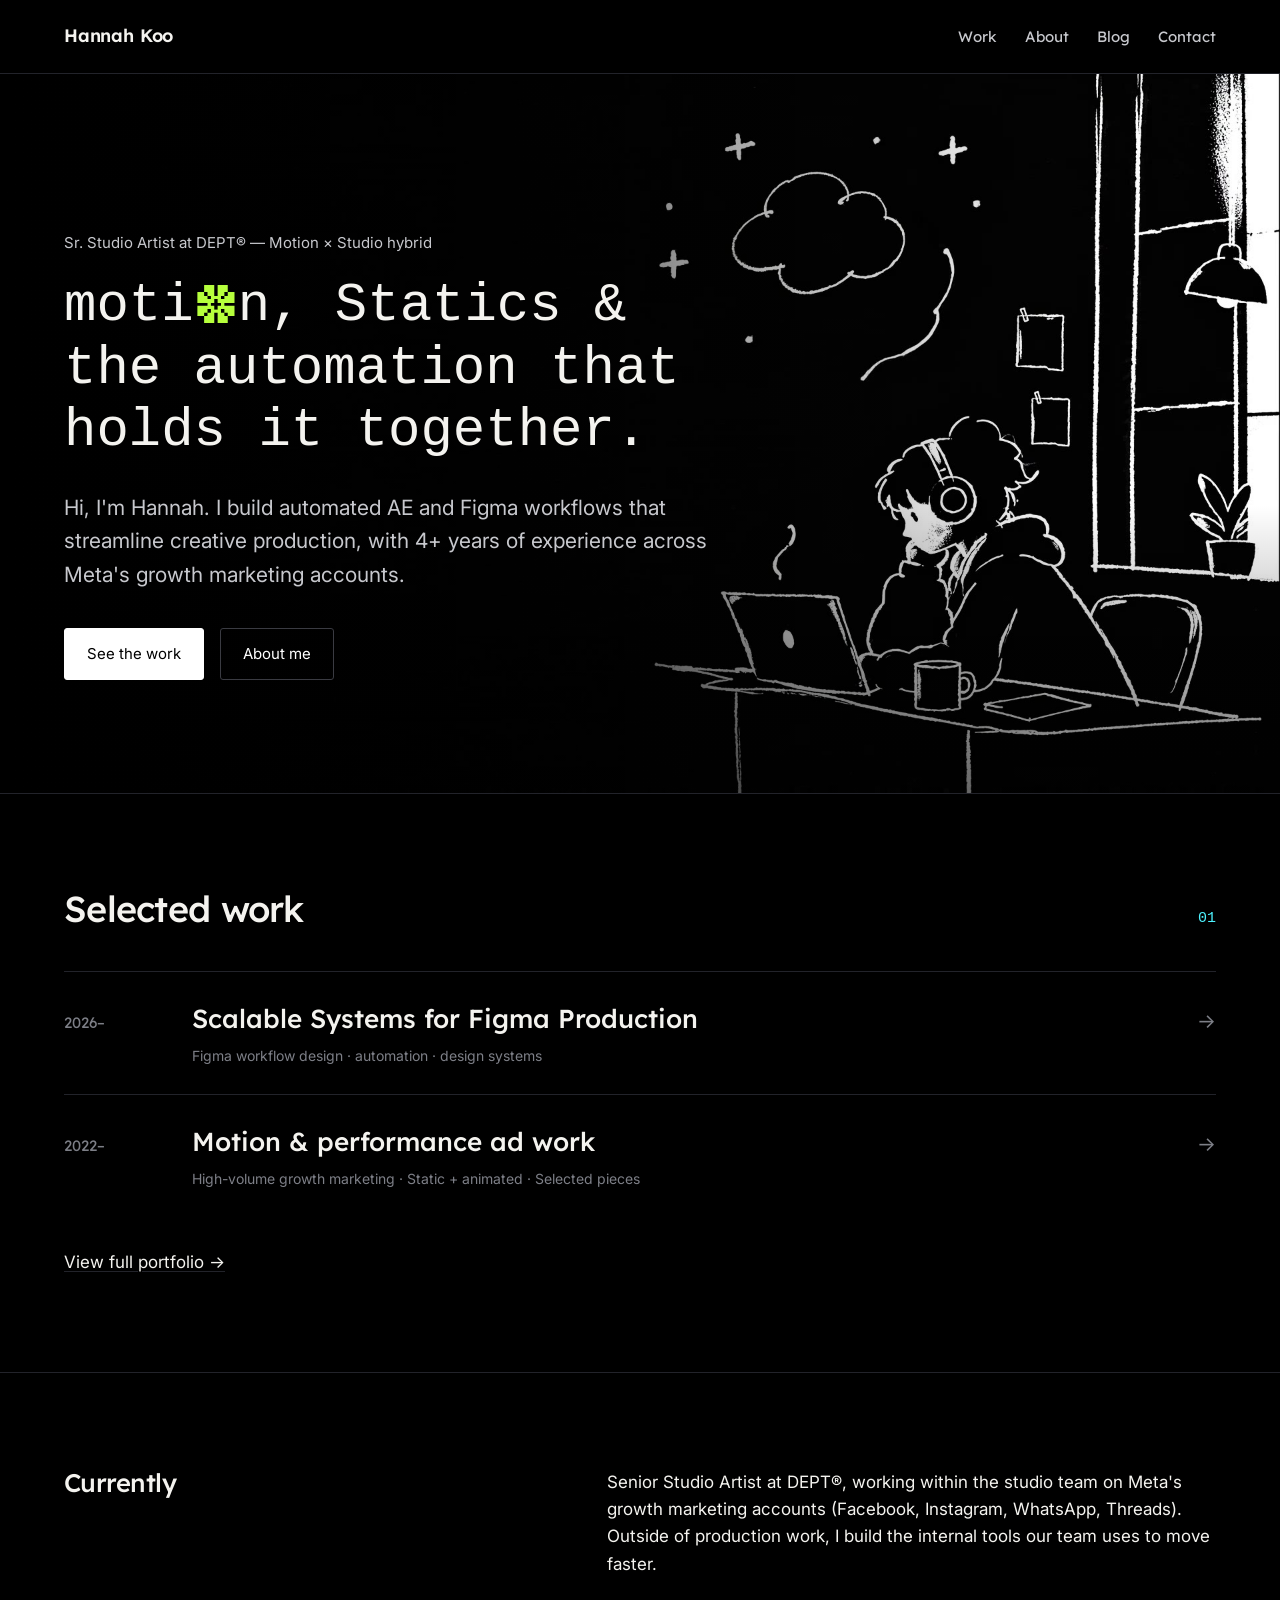
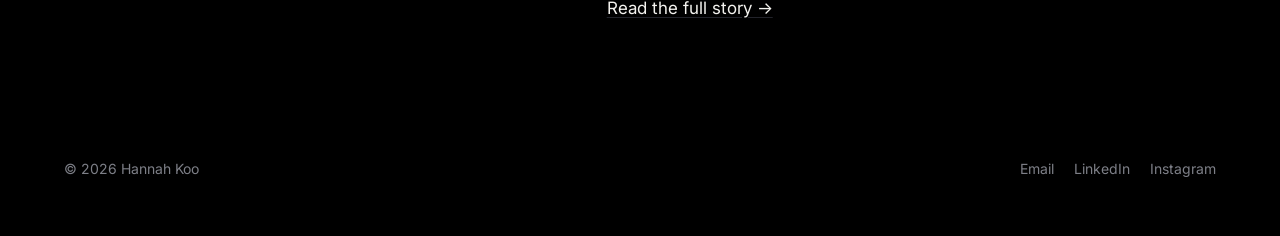
==== commit 5829a29d: "Update index.html" ====
--- a/index.html
+++ b/index.html
@@ -30,15 +30,13 @@
   <div class="hero-video-scrim"></div>
   <div class="hero-content">
     <div class="hero-eyebrow">Sr. Studio Artist at DEPT® — Motion × Studio hybrid</div>
-    <h1 class="hero-headline">Creative production,<br>
-      moti<span class="sym sym-2" aria-hidden="true">e</span>n design &<br>
+    <h1 class="hero-headline">
+      moti<span class="sym sym-2" aria-hidden="true">e</span>n, Statics &<br>
       the automation that<br>
       holds it together.</h1>
     <p class="hero-lede">
-      I bridge creative production and automation — an AE/Figma generalist
-      building AI-integrated workflows. Four-plus years inside fast-moving
-      production for Meta's growth marketing accounts taught me where the real
-      bottlenecks live — and most of them aren't creative ones.
+Hi, I'm Hannah. I build automated AE and Figma workflows that streamline creative production, 
+      with 4+ years of experience across Meta's growth marketing accounts.
     </p>
     <div class="hero-actions">
       <a href="portfolio.html" class="btn btn-primary">See the work</a>
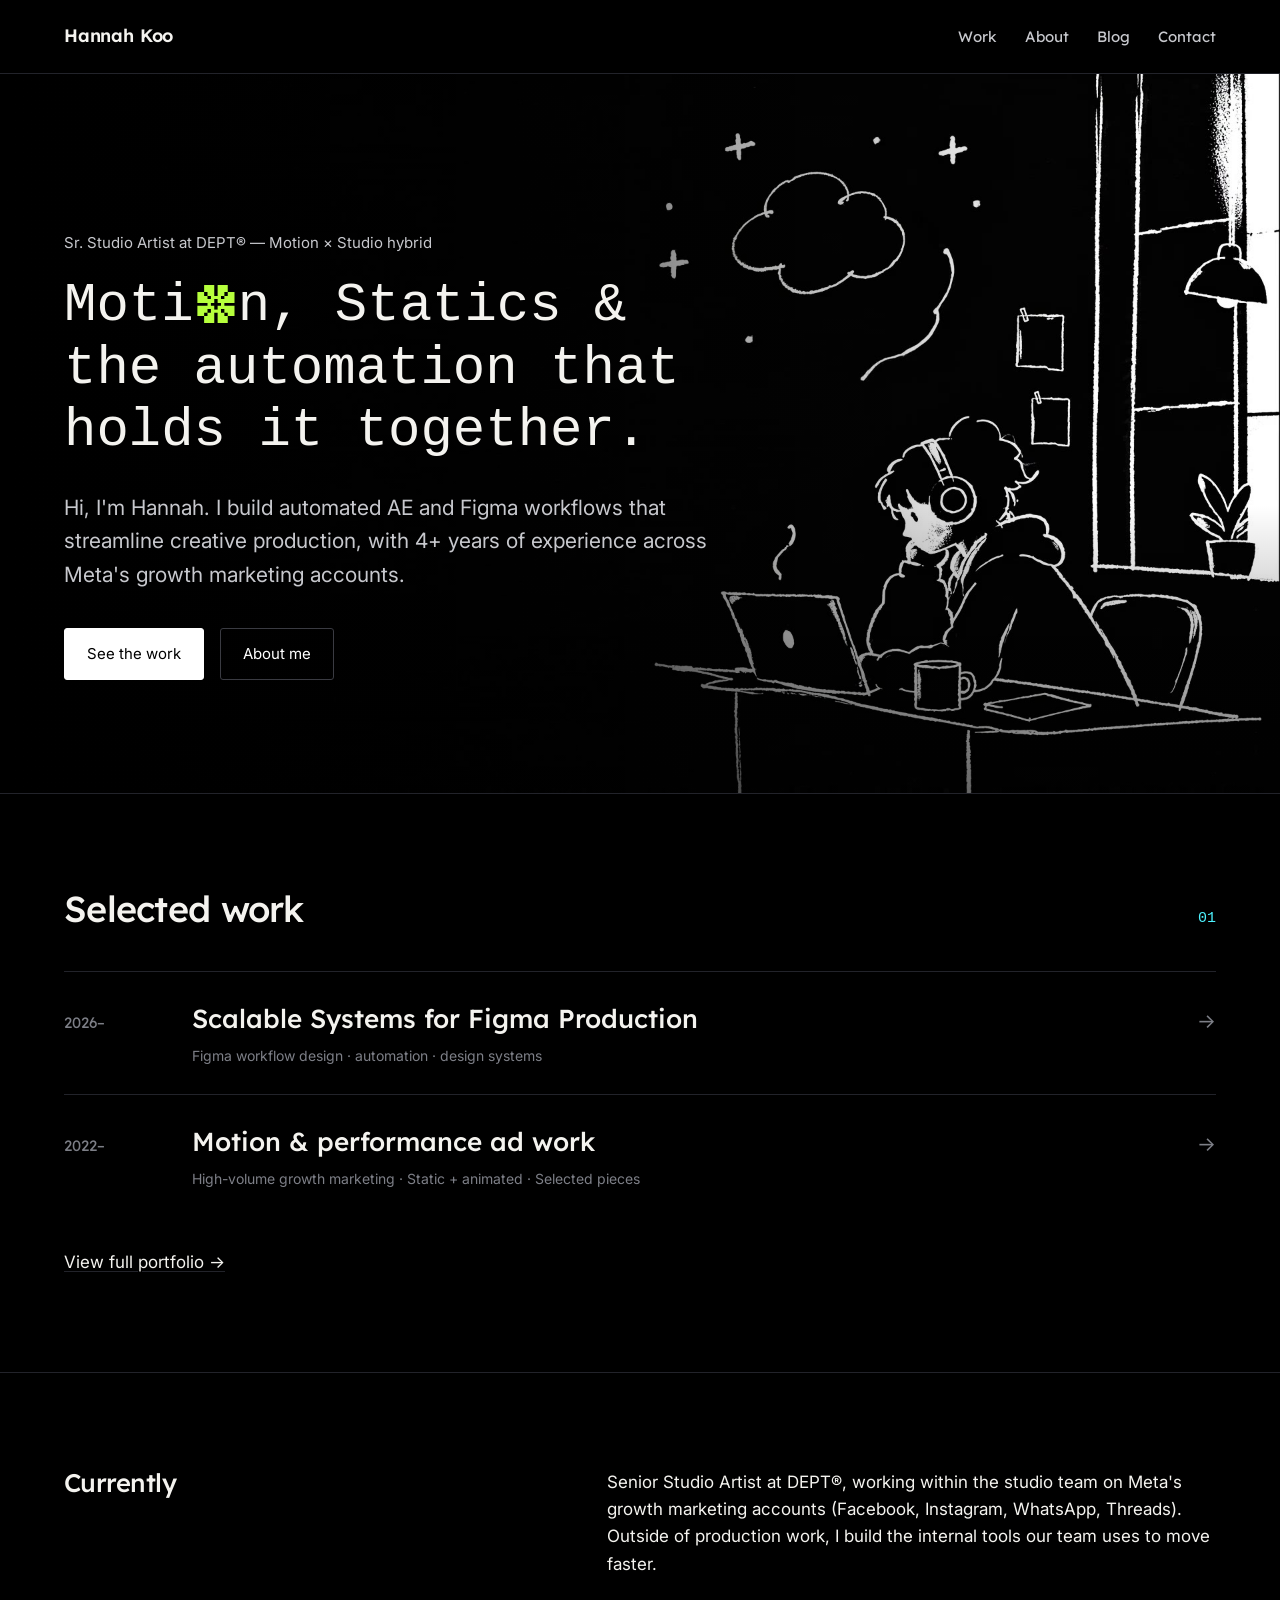
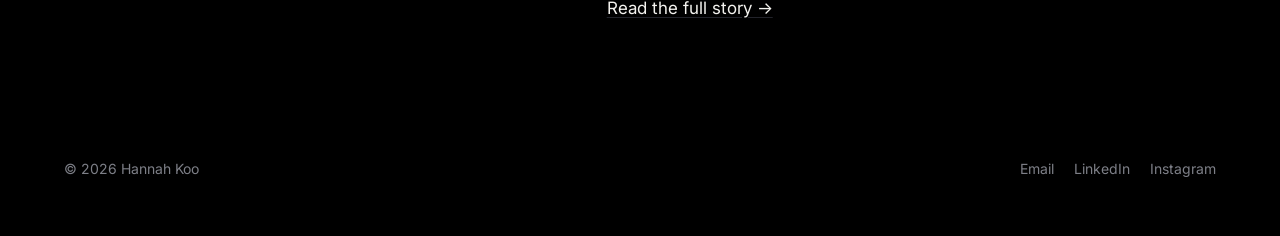
==== commit 5d6726c5: "Update index.html" ====
--- a/index.html
+++ b/index.html
@@ -31,7 +31,7 @@
   <div class="hero-content">
     <div class="hero-eyebrow">Sr. Studio Artist at DEPT® — Motion × Studio hybrid</div>
     <h1 class="hero-headline">
-      moti<span class="sym sym-2" aria-hidden="true">e</span>n, Statics &<br>
+      Moti<span class="sym sym-2" aria-hidden="true">e</span>n, Statics &<br>
       the automation that<br>
       holds it together.</h1>
     <p class="hero-lede">
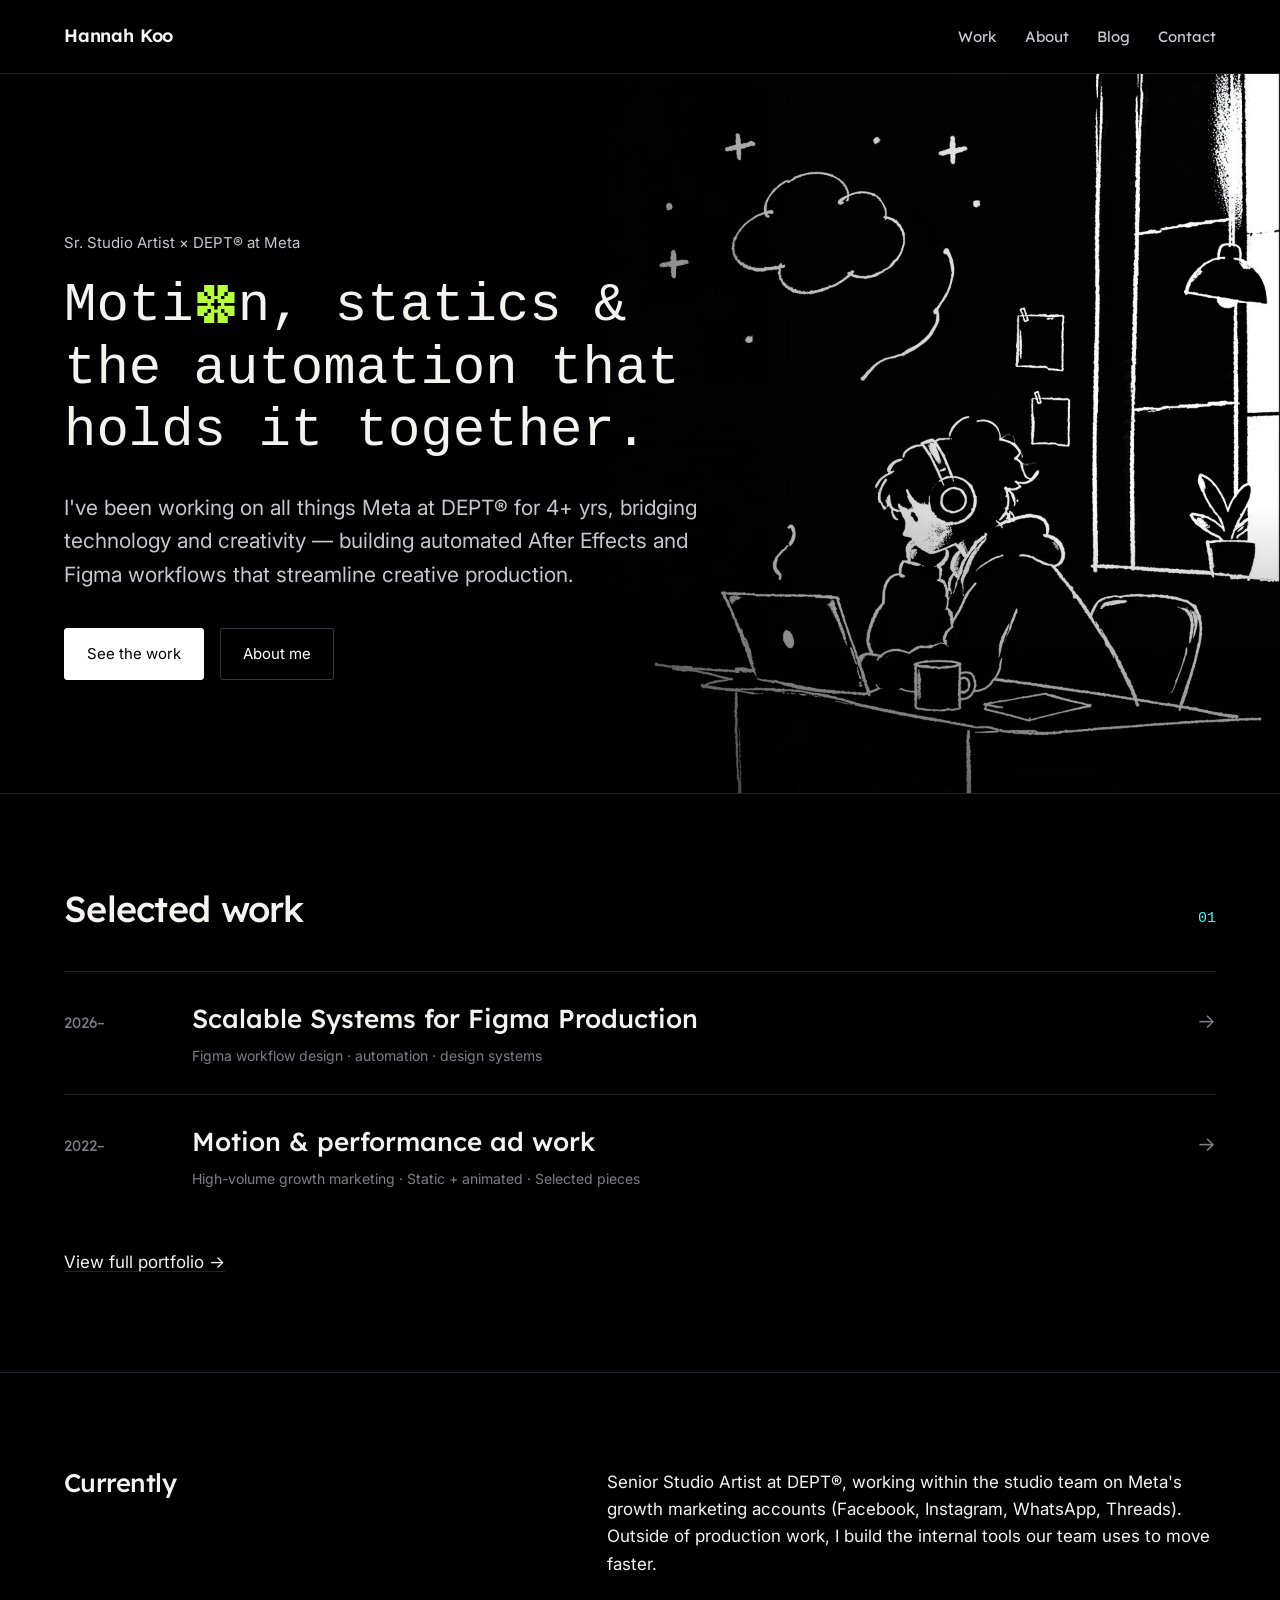
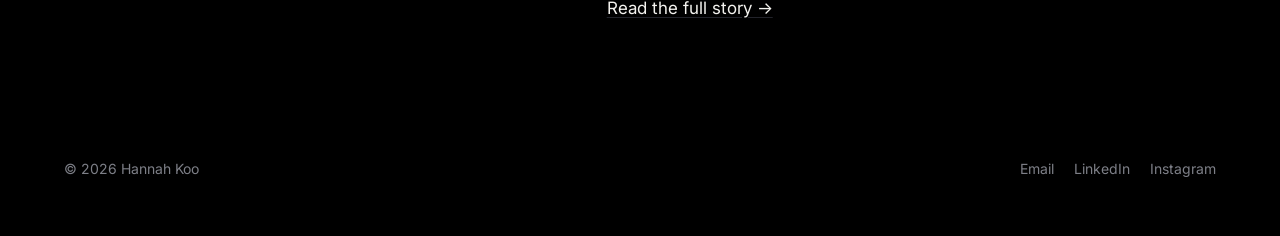
==== commit 44522fa0: "Update index.html" ====
--- a/index.html
+++ b/index.html
@@ -29,14 +29,16 @@
   </video>
   <div class="hero-video-scrim"></div>
   <div class="hero-content">
-    <div class="hero-eyebrow">Sr. Studio Artist at DEPT® — Motion × Studio hybrid</div>
+    <div class="hero-eyebrow">Sr. Studio Artist × DEPT® at Meta</div>
     <h1 class="hero-headline">
-      Moti<span class="sym sym-2" aria-hidden="true">e</span>n, Statics &<br>
+      Moti<span class="sym sym-2" aria-hidden="true">e</span>n, statics &<br>
       the automation that<br>
       holds it together.</h1>
     <p class="hero-lede">
-Hi, I'm Hannah. I build automated AE and Figma workflows that streamline creative production, 
-      with 4+ years of experience across Meta's growth marketing accounts.
+I've been working on all things Meta at DEPT® for 4+ yrs, 
+      bridging technology and creativity
+      — building automated After Effects and Figma workflows 
+      that streamline creative production.
     </p>
     <div class="hero-actions">
       <a href="portfolio.html" class="btn btn-primary">See the work</a>
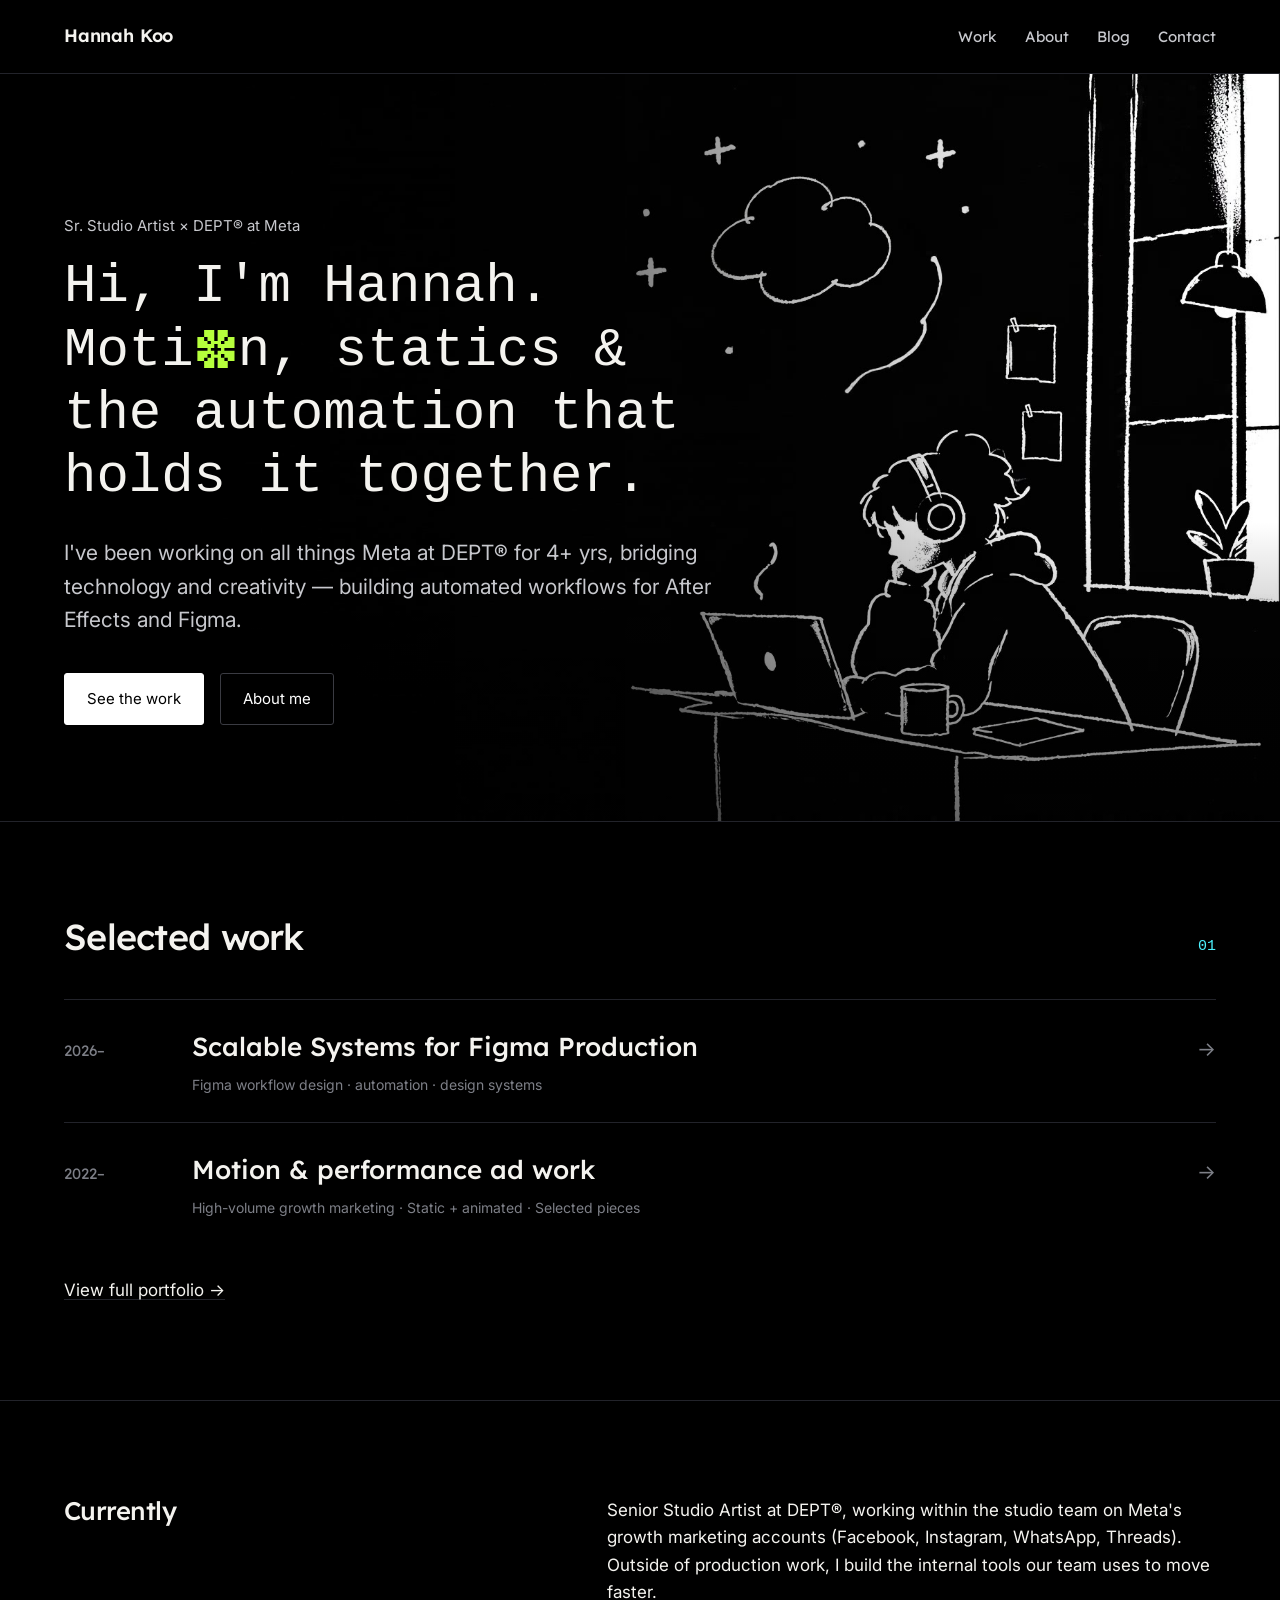
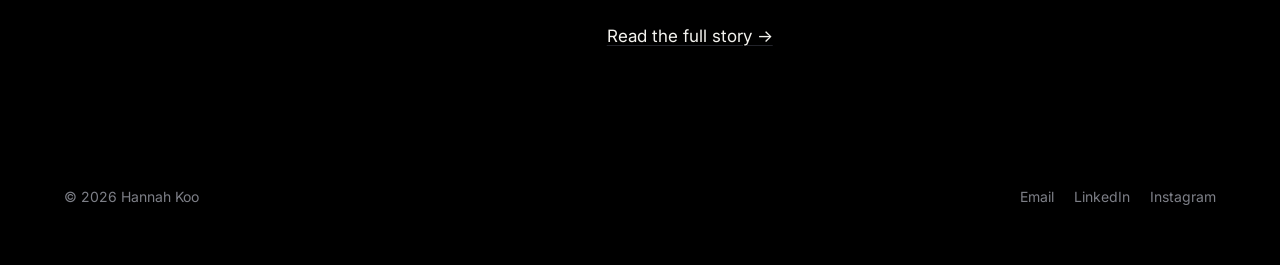
==== commit 5bae4b6b: "Update index.html" ====
--- a/index.html
+++ b/index.html
@@ -30,15 +30,14 @@
   <div class="hero-video-scrim"></div>
   <div class="hero-content">
     <div class="hero-eyebrow">Sr. Studio Artist × DEPT® at Meta</div>
-    <h1 class="hero-headline">
+    <h1 class="hero-headline">Hi, I'm Hannah. <br>
       Moti<span class="sym sym-2" aria-hidden="true">e</span>n, statics &<br>
       the automation that<br>
       holds it together.</h1>
     <p class="hero-lede">
-I've been working on all things Meta at DEPT® for 4+ yrs, 
+ I've been working on all things Meta at DEPT® for 4+ yrs, 
       bridging technology and creativity
-      — building automated After Effects and Figma workflows 
-      that streamline creative production.
+      — building automated workflows for After Effects and Figma.
     </p>
     <div class="hero-actions">
       <a href="portfolio.html" class="btn btn-primary">See the work</a>
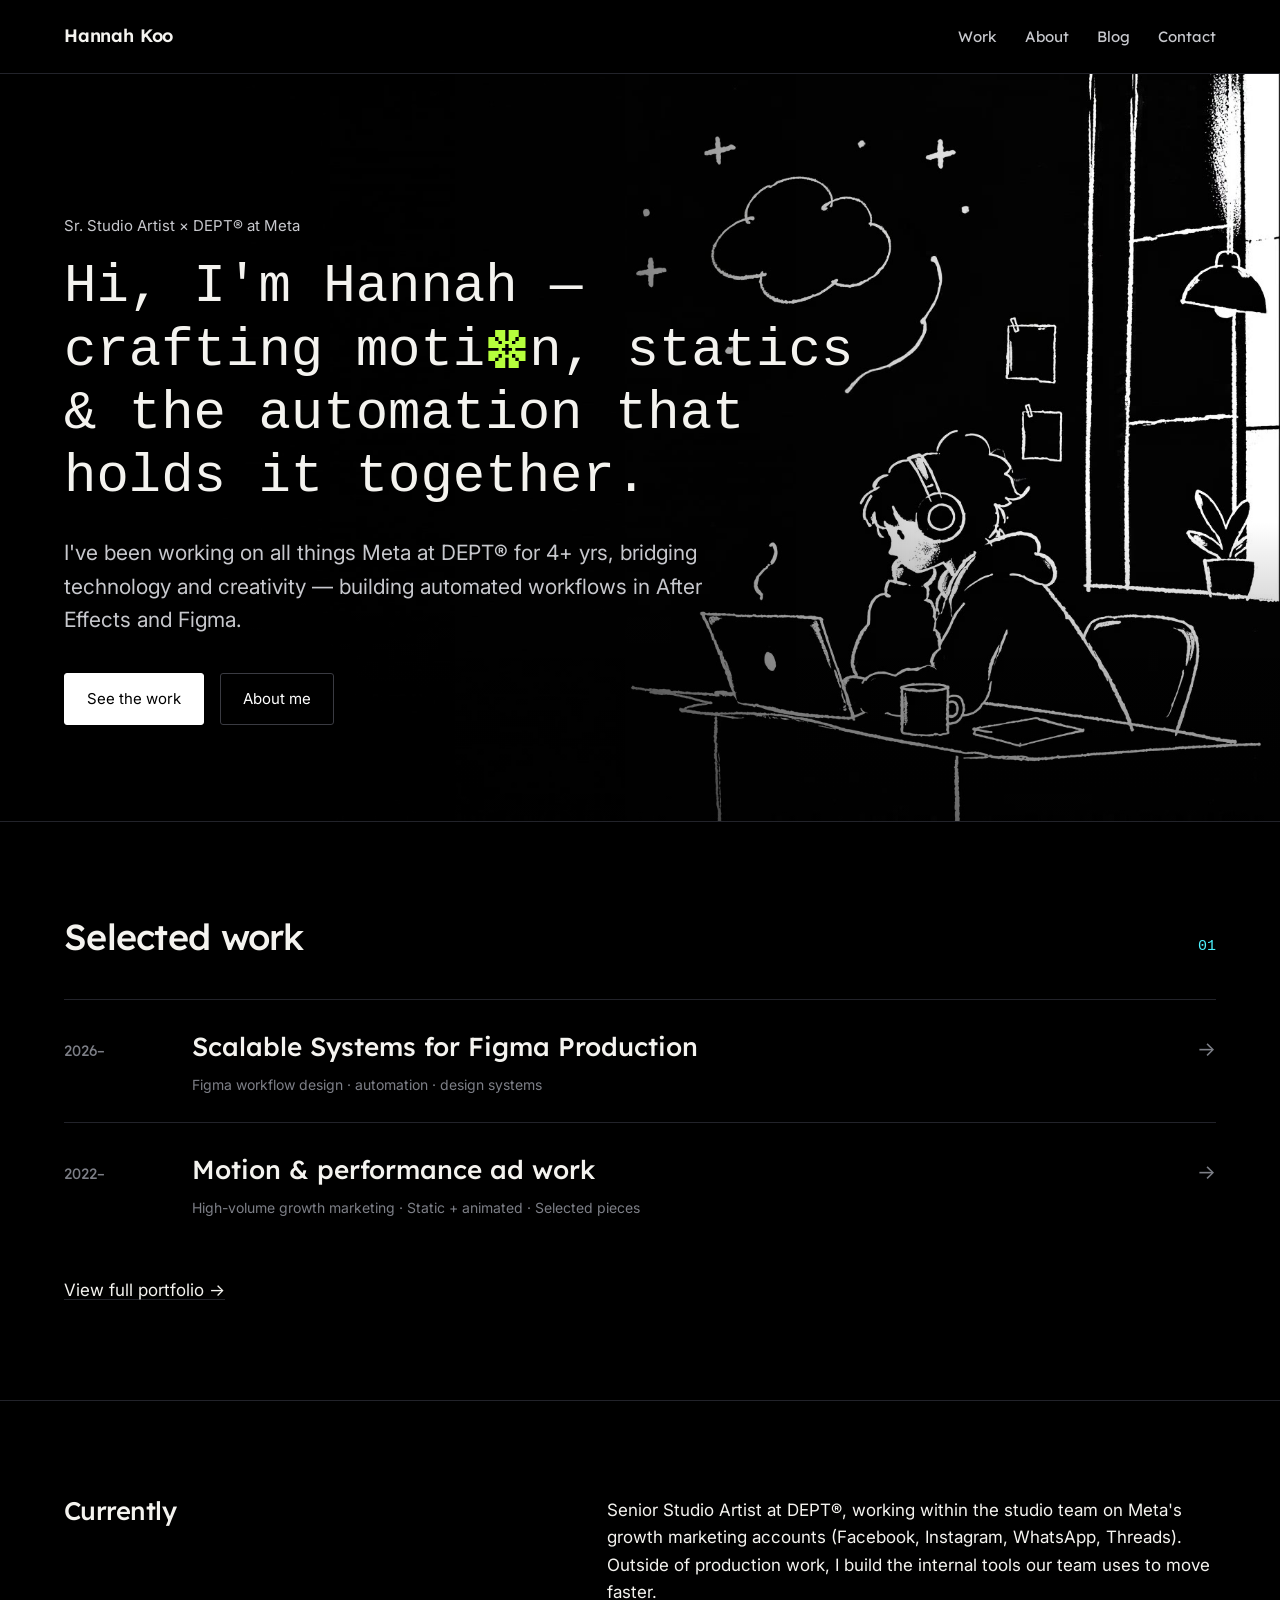
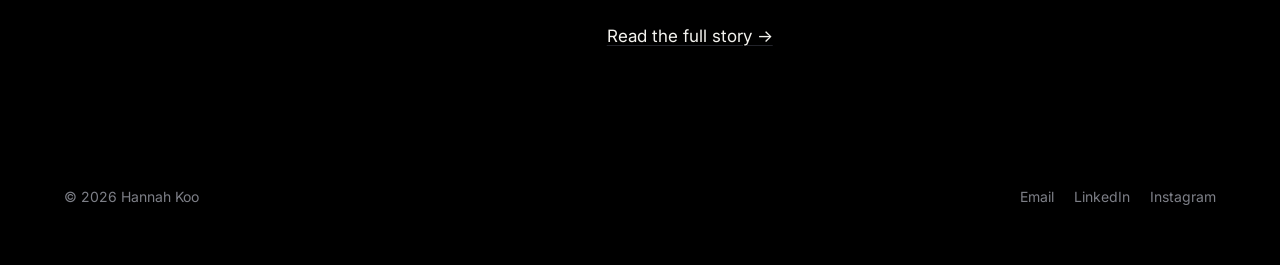
==== commit a5835457: "Update index.html" ====
--- a/index.html
+++ b/index.html
@@ -3,7 +3,7 @@
 <head>
 <meta charset="UTF-8">
 <meta name="viewport" content="width=device-width, initial-scale=1.0">
-<title>Hannah Koo — UX &amp; Motion Design</title>
+<title>Hannah Koo — Digital &amp; Motion Design</title>
 <meta name="description" content="Hannah Koo is a UX and motion designer who builds the tools her team ends up depending on.">
 <link rel="preconnect" href="https://fonts.googleapis.com">
 <link rel="preconnect" href="https://fonts.gstatic.com" crossorigin>
@@ -30,14 +30,14 @@
   <div class="hero-video-scrim"></div>
   <div class="hero-content">
     <div class="hero-eyebrow">Sr. Studio Artist × DEPT® at Meta</div>
-    <h1 class="hero-headline">Hi, I'm Hannah. <br>
-      Moti<span class="sym sym-2" aria-hidden="true">e</span>n, statics &<br>
-      the automation that<br>
+    <h1 class="hero-headline">Hi, I'm Hannah —<br>
+      crafting moti<span class="sym sym-2" aria-hidden="true">e</span>n, statics<br>
+       & the automation that<br>
       holds it together.</h1>
     <p class="hero-lede">
  I've been working on all things Meta at DEPT® for 4+ yrs, 
       bridging technology and creativity
-      — building automated workflows for After Effects and Figma.
+      — building automated workflows in After Effects and Figma.
     </p>
     <div class="hero-actions">
       <a href="portfolio.html" class="btn btn-primary">See the work</a>
